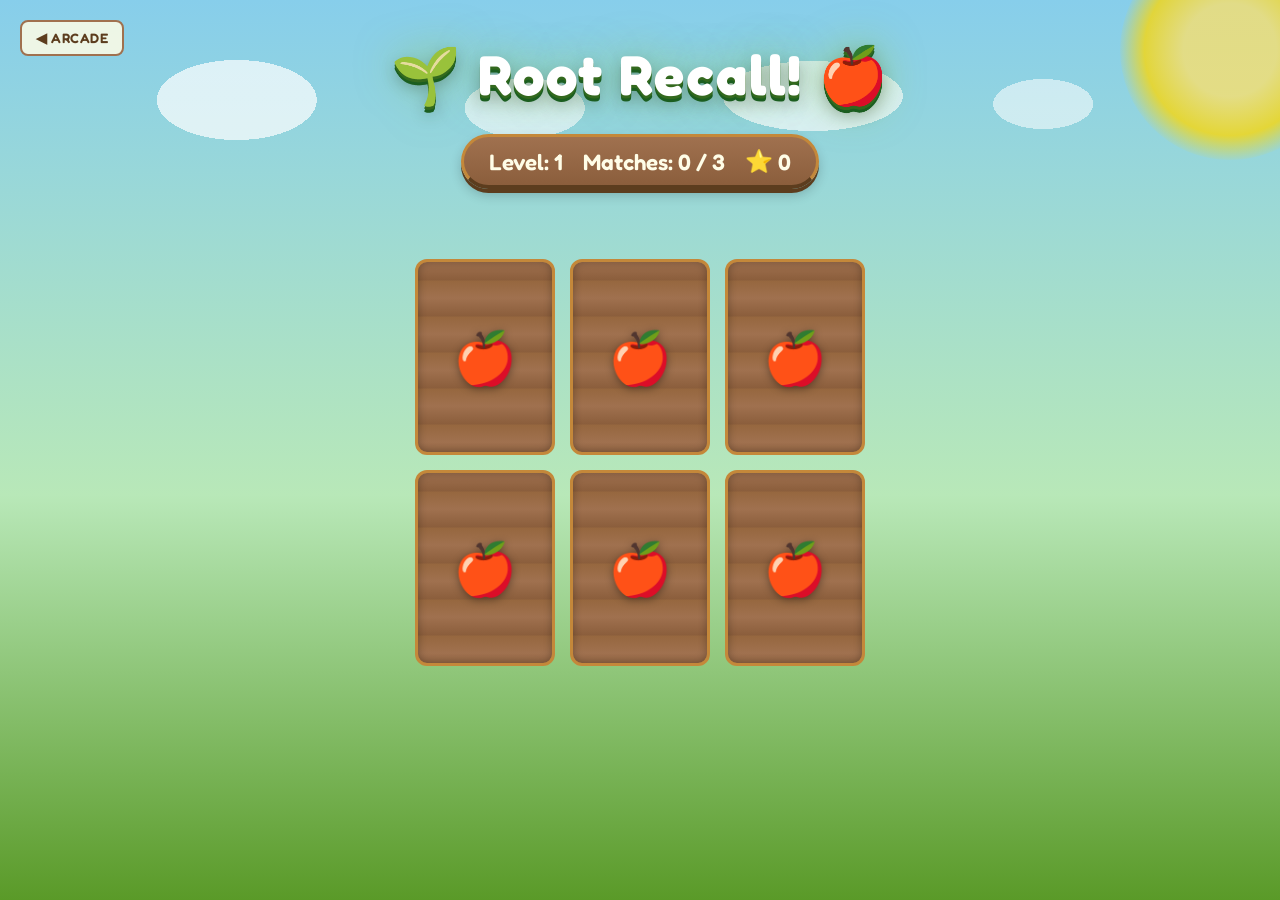
==== root-recall.html @ 3ec2e9d9 "Add arcade home screen, farmville game theme, pop quiz, and UX improvements - Add arcade.html (now i" ====
<!doctype html>
<html lang="en">
  <head>
    <meta charset="UTF-8" />
    <meta name="viewport" content="width=device-width, initial-scale=1.0" />
    <title>Root Recall</title>

    <!-- Preconnect to cut Google Fonts DNS + TLS latency -->
    <link rel="preconnect" href="https://fonts.googleapis.com" />
    <link rel="preconnect" href="https://fonts.gstatic.com" crossorigin />

    <!-- FIX: Removed Inter — Fredoka is the active font; Inter was never used -->
    <link
      href="https://fonts.googleapis.com/css2?family=Fredoka:wght@400;600;700&display=swap"
      rel="stylesheet"
    />

    <link rel="stylesheet" href="styles.css" />
  </head>
  <body>
    <div id="umoja-game-container">
      <button class="arcade-back-btn" onclick="window.location.href='index.html'" title="Back to Arcade">&#9664; ARCADE</button>
      <h2 class="game-title">🌱 Root Recall! 🍎</h2>

      <div class="stats">
        <div class="stat-item">Level: <span id="level-display">1</span></div>
        <div class="stat-item">
          Matches: <span id="match-display">0</span>/<span id="total-matches">3</span>
        </div>
        <div class="stat-item">⭐ <span id="score-display">0</span></div>
      </div>

      <div class="streak-banner" id="streak-banner"></div>
      <div class="game-board" id="game-board"></div>

      <!-- Pop quiz shown between levels -->
      <div class="quiz-overlay" id="quiz-overlay">
        <div class="quiz-content">
          <div class="quiz-header">
            <div class="quiz-badge">⚡ QUICK QUIZ</div>
            <p class="quiz-question">What's the fun fact about this food?</p>
          </div>
          <img id="quiz-image" class="quiz-image" src="" alt="" />
          <div class="quiz-name" id="quiz-name"></div>
          <div class="quiz-choices" id="quiz-choices"></div>
          <div class="quiz-feedback" id="quiz-feedback"></div>
          <button class="game-btn quiz-next-btn" id="quiz-next-btn" style="display:none"></button>
        </div>
      </div>

      <div class="overlay" id="overlay">
        <div class="overlay-content">
          <h3 id="overlay-title">Great Job! 🎉</h3>
          <div class="stars" id="overlay-stars">⭐⭐⭐</div>
          <p id="overlay-message">You matched all the facts!</p>
          <div class="score-summary" id="score-summary"></div>
          <button class="game-btn" id="next-level-btn">Next Level!</button>
        </div>
      </div>
    </div>

    <!-- type="module" enables ES imports and defers execution automatically -->
    <script type="module" src="js/game.js"></script>
  </body>
</html>
---- styles.css ----
/* ─── Reset ──────────────────────────────────────────────────────────────────── */

html,
body {
  margin: 0;
  padding: 0;
  width: 100%;
  min-height: 100vh;
  background-color: #87ceeb;
}

/* ─── Design tokens ──────────────────────────────────────────────────────────── */

#umoja-game-container {
  --vq-bg-dark:         #5a9a28;          /* grass green */
  --vq-primary-dark:    #5c3d1e;          /* dark wood */
  --vq-teal:            #558b2f;          /* field green */
  --vq-teal-light:      #7cb342;          /* bright leaf */
  --vq-teal-shadow:     #33691e;          /* deep grass */
  --vq-teal-50:         rgba(85, 139, 47, 0.45);
  --vq-gold:            #f5c518;          /* sunny yellow */
  --vq-green:           #4caf50;
  --vq-red:             #e53935;
  --vq-white:           #fffde7;          /* warm cream */
  --vq-font:            "Fredoka", sans-serif;
  --vq-btn-gradient:    linear-gradient(180deg, #8bc34a 0%, #689f38 45%, #558b2f 100%);
  --vq-btn-shadow:      0 6px 0 0 #33691e, 0 8px 20px rgba(0,0,0,0.25), inset 0 2px 0 rgba(255,255,255,0.3);
  --vq-btn-text-shadow: 0 2px 3px rgba(0,0,0,0.25);
  --vq-panel-bg:        rgba(92, 61, 30, 0.88);
  --vq-radius-pill:     50px;
  --vq-radius-card:     12px;

  font-family: var(--vq-font);
  background: linear-gradient(180deg, #87ceeb 0%, #b8e8b8 55%, #5a9a28 100%);
  color: var(--vq-primary-dark);
  padding: 40px 20px;
  display: flex;
  flex-direction: column;
  align-items: center;
  box-sizing: border-box;
  overflow: hidden;
  position: relative;
  width: 100%;
  min-height: 100vh;
  margin: 0;
  border-radius: 0;
  z-index: 1;
}

/* ─── Farmville background details ───────────────────────────────────────────── */

/* Sun in the upper-right corner */
#umoja-game-container::before {
  content: "";
  position: absolute;
  top: -60px;
  right: -60px;
  width: 220px;
  height: 220px;
  background: radial-gradient(circle, #ffe066 30%, #ffd700 55%, transparent 72%);
  border-radius: 50%;
  pointer-events: none;
  z-index: 0;
  opacity: 0.75;
  animation: sunPulse 5s ease-in-out infinite alternate;
}

/* Fluffy clouds */
#umoja-game-container::after {
  content: "";
  position: absolute;
  top: 60px;
  left: 5%;
  width: 90%;
  height: 80px;
  background:
    radial-gradient(ellipse 80px 40px at 15% 50%, rgba(255,255,255,0.7) 100%, transparent 100%),
    radial-gradient(ellipse 60px 30px at 40% 60%, rgba(255,255,255,0.6) 100%, transparent 100%),
    radial-gradient(ellipse 90px 35px at 65% 45%, rgba(255,255,255,0.65) 100%, transparent 100%),
    radial-gradient(ellipse 50px 25px at 85% 55%, rgba(255,255,255,0.55) 100%, transparent 100%);
  pointer-events: none;
  z-index: 0;
  animation: cloudDrift 18s linear infinite alternate;
}

@keyframes sunPulse {
  from { transform: scale(1);    opacity: 0.7; }
  to   { transform: scale(1.06); opacity: 0.85; }
}

@keyframes cloudDrift {
  from { transform: translateX(0); }
  to   { transform: translateX(30px); }
}

/* ─── Back to Arcade button ──────────────────────────────────────────────────── */

#umoja-game-container .arcade-back-btn {
  position: absolute;
  top: 20px;
  left: 20px;
  background: rgba(255, 253, 231, 0.85);
  border: 2px solid #a0714f;
  color: #5c3d1e;
  font-family: var(--vq-font);
  font-size: 0.85rem;
  font-weight: 600;
  padding: 8px 14px;
  border-radius: 8px;
  cursor: pointer;
  letter-spacing: 0.5px;
  transition: background 0.15s, border-color 0.15s;
  z-index: 10;
}

#umoja-game-container .arcade-back-btn:hover {
  background: #ffe082;
  border-color: #f5c518;
}

/* ─── Title ──────────────────────────────────────────────────────────────────── */

#umoja-game-container h2.game-title {
  font-size: clamp(2.2rem, 5vw, 3.5rem);
  color: #fff;
  text-shadow:
    0 3px 0 #33691e,
    0 6px 0 #1b5e20,
    0 8px 16px rgba(0,0,0,0.25),
    0 0 40px rgba(139, 195, 74, 0.6);
  letter-spacing: 2px;
  margin-top: 0;
  margin-bottom: 25px;
  text-align: center;
  animation: titleFloat 2.5s ease-in-out infinite alternate;
  z-index: 1;
}

@keyframes titleFloat {
  from { transform: translateY(0); }
  to   { transform: translateY(-4px); }
}

/* ─── Stats bar ──────────────────────────────────────────────────────────────── */

#umoja-game-container .stats {
  display: flex;
  gap: 20px;
  font-size: 1.4rem;
  font-weight: 600;
  margin-bottom: 20px;
  background: linear-gradient(180deg, #a0714f 0%, #8b5e3c 100%);
  border: 3px solid #c4883a;
  border-bottom: 4px solid #5c3d1e;
  color: var(--vq-white);
  padding: 10px 25px;
  border-radius: var(--vq-radius-pill);
  box-shadow: 0 4px 0 #5c3d1e, 0 6px 12px rgba(0,0,0,0.2);
  flex-wrap: wrap;
  justify-content: center;
  z-index: 1;
}

#umoja-game-container .stat-item {
  display: flex;
  align-items: center;
  gap: 5px;
}

/* ─── Streak banner ──────────────────────────────────────────────────────────── */

#umoja-game-container .streak-banner {
  font-size: 1.8rem;
  font-weight: 700;
  color: #f5c518;
  text-shadow: 0 2px 4px rgba(0,0,0,0.3);
  height: 40px;
  display: flex;
  align-items: center;
  justify-content: center;
  margin-bottom: 10px;
  transition: opacity 0.4s;
  z-index: 1;
}

/* ─── Game board ─────────────────────────────────────────────────────────────── */

#umoja-game-container .game-board {
  display: grid;
  gap: clamp(8px, 2vw, 15px);
  justify-content: center;
  width: 100%;
  max-width: 1000px;
  z-index: 1;
}

/* ─── Card shell ─────────────────────────────────────────────────────────────── */

#umoja-game-container .card {
  width: 100%;
  aspect-ratio: 5 / 7;
  min-width: 0;
  perspective: 1000px;
  cursor: pointer;
}

#umoja-game-container .card-inner {
  width: 100%;
  height: 100%;
  position: relative;
  transition: transform 0.5s cubic-bezier(0.4, 0.2, 0.2, 1.3);
  transform-style: preserve-3d;
  -webkit-transform-style: preserve-3d;
  border-radius: var(--vq-radius-card);
}

#umoja-game-container .card.flipped .card-inner {
  transform: rotateY(180deg);
}

#umoja-game-container .card.matched .card-inner {
  transform: rotateY(180deg);
  animation: matchPop 0.5s ease forwards;
  box-shadow: 0 0 0 4px #7cb342, 0 8px 20px rgba(124,179,66,0.45);
}

@keyframes matchPop {
  0%   { transform: rotateY(180deg) scale(1); }
  40%  { transform: rotateY(180deg) scale(1.12); }
  70%  { transform: rotateY(180deg) scale(0.96); }
  100% { transform: rotateY(180deg) scale(1); }
}

#umoja-game-container .card.shake .card-inner {
  animation: shake 0.5s ease;
}

@keyframes shake {
  0%   { transform: rotateY(180deg) translateX(0); }
  20%  { transform: rotateY(180deg) translateX(-8px) rotate(-2deg); }
  40%  { transform: rotateY(180deg) translateX(8px) rotate(2deg); }
  60%  { transform: rotateY(180deg) translateX(-6px) rotate(-1deg); }
  80%  { transform: rotateY(180deg) translateX(6px) rotate(1deg); }
  100% { transform: rotateY(180deg) translateX(0); }
}

/* ─── Card faces ─────────────────────────────────────────────────────────────── */

#umoja-game-container .card-face {
  width: 100%;
  height: 100%;
  position: absolute;
  backface-visibility: hidden;
  -webkit-backface-visibility: hidden;
  border-radius: var(--vq-radius-card);
  display: flex;
  align-items: center;
  justify-content: center;
  text-align: center;
  box-sizing: border-box;
}

/* Back face — wooden plank */
#umoja-game-container .card-back {
  background: repeating-linear-gradient(
    180deg,
    #a0714f 0px, #8b5e3c 18px,
    #96673f 19px, #a0714f 36px
  );
  border: 3px solid #c4883a;
  box-shadow: inset 0 0 8px rgba(0,0,0,0.3);
  overflow: hidden;
  flex-direction: column;
  gap: 6px;
  transition: filter 0.25s ease;
}

#umoja-game-container .card-back-icon {
  font-size: clamp(2.2rem, 6vw, 3.2rem);
  z-index: 2;
  filter: drop-shadow(0 2px 4px rgba(0,0,0,0.4));
}

#umoja-game-container .card:hover:not(.flipped):not(.matched) .card-back {
  filter: brightness(1.2);
}

/* iOS Safari fix */
#umoja-game-container .card.flipped .card-back,
#umoja-game-container .card.matched .card-back {
  opacity: 0;
  pointer-events: none;
}

/* Front face — cream with wooden frame */
#umoja-game-container .card-front {
  transform: rotateY(180deg);
  flex-direction: column;
  padding: 4px;
  overflow: hidden;
  background: linear-gradient(160deg, #8b5e3c 0%, #a0714f 50%, #8b5e3c 100%);
  border: 3px solid #c4883a;
  box-shadow: inset 0 0 10px rgba(0,0,0,0.2);
}

#umoja-game-container .card-img-area {
  flex: 1;
  width: 100%;
  display: flex;
  align-items: center;
  justify-content: center;
  padding: 10px;
  box-sizing: border-box;
  background: linear-gradient(160deg, #fffde7 0%, #fff9c4 100%);
  border-radius: 6px 6px 0 0;
}

#umoja-game-container .card-image {
  max-width: 100%;
  max-height: 100%;
  object-fit: contain;
  filter: drop-shadow(0 3px 5px rgba(0,0,0,0.2));
}

/* ─── Card banners ───────────────────────────────────────────────────────────── */

#umoja-game-container .card-banner {
  width: 100%;
  font-weight: 700;
  text-align: center;
  padding: 8px 6px;
  box-sizing: border-box;
  flex-shrink: 0;
  white-space: normal;
  line-height: 1.2;
  display: flex;
  align-items: center;
  justify-content: center;
  border-radius: 0 0 6px 6px;
}

/* Name card banner — golden hay */
#umoja-game-container .card-banner.name {
  background: linear-gradient(90deg, #ffd740, #f5c518);
  color: #5c3d1e;
  font-size: clamp(0.7rem, 2.2vw, 1rem);
  min-height: 2.4em;
}

/* Fact card banner — leafy green */
#umoja-game-container .card-banner.fact {
  background: linear-gradient(90deg, #558b2f, #7cb342);
  color: #fffde7;
  font-size: clamp(0.55rem, 1.8vw, 0.75rem);
  flex: 0 0 auto;
  max-height: 45%;
  overflow: hidden;
}

/* ─── Confetti particles ─────────────────────────────────────────────────────── */

#umoja-game-container .confetti-piece {
  position: absolute;
  pointer-events: none;
  z-index: 50;
}

/* ─── Pop quiz overlay ───────────────────────────────────────────────────────── */

#umoja-game-container .quiz-overlay {
  position: fixed;
  inset: 0;
  background: rgba(27, 94, 32, 0.88);
  backdrop-filter: blur(8px);
  -webkit-backdrop-filter: blur(8px);
  display: flex;
  align-items: center;
  justify-content: center;
  opacity: 0;
  pointer-events: none;
  transition: opacity 0.4s ease;
  z-index: 110;
}

#umoja-game-container .quiz-overlay.active {
  opacity: 1;
  pointer-events: auto;
}

#umoja-game-container .quiz-content {
  background: linear-gradient(160deg, #a0714f 0%, #8b5e3c 100%);
  border: 3px solid #c4883a;
  border-bottom: 5px solid #5c3d1e;
  border-radius: 20px;
  padding: 32px;
  max-width: 520px;
  width: 90%;
  box-shadow: 0 12px 40px rgba(0,0,0,0.45);
  display: flex;
  flex-direction: column;
  align-items: center;
  gap: 16px;
}

#umoja-game-container .quiz-header {
  text-align: center;
}

#umoja-game-container .quiz-badge {
  display: inline-block;
  background: linear-gradient(90deg, #ffd740, #f5c518);
  color: #5c3d1e;
  font-size: 0.75rem;
  font-weight: 700;
  padding: 4px 14px;
  border-radius: 50px;
  margin-bottom: 10px;
  letter-spacing: 1px;
  box-shadow: 0 3px 0 #b8860b;
}

#umoja-game-container .quiz-question {
  font-size: 1rem;
  font-weight: 600;
  color: var(--vq-white);
  margin: 0;
}

#umoja-game-container .quiz-image {
  width: 120px;
  height: 120px;
  object-fit: contain;
  filter: drop-shadow(0 4px 8px rgba(0,0,0,0.35));
}

#umoja-game-container .quiz-name {
  font-size: 1.1rem;
  font-weight: 700;
  color: #ffd740;
  letter-spacing: 1px;
}

#umoja-game-container .quiz-choices {
  display: flex;
  flex-direction: column;
  gap: 10px;
  width: 100%;
}

#umoja-game-container .quiz-choice-btn {
  width: 100%;
  background: rgba(255, 253, 231, 0.12);
  border: 2px solid #c4883a;
  color: var(--vq-white);
  font-family: var(--vq-font);
  font-size: 0.85rem;
  font-weight: 600;
  padding: 12px 16px;
  border-radius: 10px;
  cursor: pointer;
  text-align: left;
  line-height: 1.4;
  transition: background 0.15s, border-color 0.15s;
}

#umoja-game-container .quiz-choice-btn:hover:not(:disabled) {
  background: rgba(255, 215, 64, 0.2);
  border-color: #f5c518;
}

#umoja-game-container .quiz-choice-btn:disabled {
  cursor: default;
}

#umoja-game-container .quiz-choice-btn.correct {
  background: rgba(76, 175, 80, 0.3);
  border-color: #7cb342;
  color: #dcedc8;
}

#umoja-game-container .quiz-choice-btn.wrong {
  background: rgba(229, 57, 53, 0.2);
  border-color: var(--vq-red);
  color: #ffcdd2;
}

#umoja-game-container .quiz-feedback {
  font-size: 0.9rem;
  font-weight: 700;
  min-height: 1.4em;
  text-align: center;
}

#umoja-game-container .quiz-feedback.correct { color: #dcedc8; }
#umoja-game-container .quiz-feedback.wrong    { color: #ffcdd2; }

/* ─── Overlay ────────────────────────────────────────────────────────────────── */

#umoja-game-container .overlay {
  position: fixed;
  inset: 0;
  background: rgba(27, 94, 32, 0.85);
  backdrop-filter: blur(8px);
  -webkit-backdrop-filter: blur(8px);
  display: flex;
  align-items: center;
  justify-content: center;
  flex-direction: column;
  opacity: 0;
  pointer-events: none;
  transition: opacity 0.5s ease;
  z-index: 100;
}

#umoja-game-container .overlay.active {
  opacity: 1;
  pointer-events: auto;
}

#umoja-game-container .overlay-content {
  background: linear-gradient(160deg, #a0714f 0%, #8b5e3c 100%);
  border: 3px solid #c4883a;
  border-bottom: 5px solid #5c3d1e;
  padding: 40px;
  border-radius: 20px;
  text-align: center;
  max-width: 90%;
  width: 420px;
  box-shadow: 0 12px 30px rgba(0,0,0,0.4);
}

#umoja-game-container .overlay h3 {
  font-size: 2.8rem;
  color: #ffd740;
  margin-top: 0;
  margin-bottom: 10px;
  text-shadow: 0 3px 0 #b8860b, 0 5px 10px rgba(0,0,0,0.3);
}

#umoja-game-container .overlay p {
  font-size: 1.2rem;
  color: var(--vq-white);
  margin-bottom: 15px;
}

#umoja-game-container .stars {
  font-size: 2.5rem;
  margin-bottom: 10px;
  letter-spacing: 4px;
  filter: drop-shadow(0 2px 4px rgba(0,0,0,0.4));
}

#umoja-game-container .score-summary {
  background: rgba(0,0,0,0.2);
  border: 1px solid rgba(196,136,58,0.5);
  border-radius: 10px;
  padding: 15px 20px;
  margin-bottom: 25px;
  font-size: 1.1rem;
  line-height: 1.8;
  text-align: left;
  color: var(--vq-white);
}

#umoja-game-container .score-summary strong {
  color: #ffd740;
}

/* ─── Button ─────────────────────────────────────────────────────────────────── */

#umoja-game-container button.game-btn {
  background: var(--vq-btn-gradient);
  color: #fff;
  border: none;
  padding: 18px 40px;
  font-size: 1.5rem;
  font-family: var(--vq-font);
  font-weight: 700;
  border-radius: var(--vq-radius-pill);
  cursor: pointer;
  transition: transform 0.08s ease, box-shadow 0.08s ease;
  box-shadow: var(--vq-btn-shadow);
  text-shadow: var(--vq-btn-text-shadow);
  width: 100%;
}

#umoja-game-container button.game-btn:hover {
  filter: brightness(1.1);
}

#umoja-game-container button.game-btn:active {
  transform: translateY(4px);
  box-shadow: 0 2px 0 0 rgba(0,0,0,0.3), inset 0 1px 2px rgba(0,0,0,0.15);
}

/* ─── Responsive overrides ───────────────────────────────────────────────────── */

@media (max-width: 900px) {
  #umoja-game-container {
    padding: 24px 14px;
  }
}

@media (max-width: 600px) {
  #umoja-game-container {
    padding: 16px 10px;
    border-radius: 0;
  }

  #umoja-game-container h2.game-title {
    font-size: 1.8rem;
    margin-bottom: 15px;
  }

  #umoja-game-container .stats {
    font-size: 1rem;
    gap: 10px;
    padding: 10px 16px;
    margin-bottom: 15px;
  }

  #umoja-game-container .streak-banner {
    font-size: 1.4rem;
    height: 30px;
    margin-bottom: 10px;
  }

  #umoja-game-container .overlay-content {
    padding: 24px 18px;
  }

  #umoja-game-container .overlay h3 {
    font-size: 2rem;
  }

  #umoja-game-container button.game-btn {
    padding: 15px 25px;
    font-size: 1.3rem;
  }
}
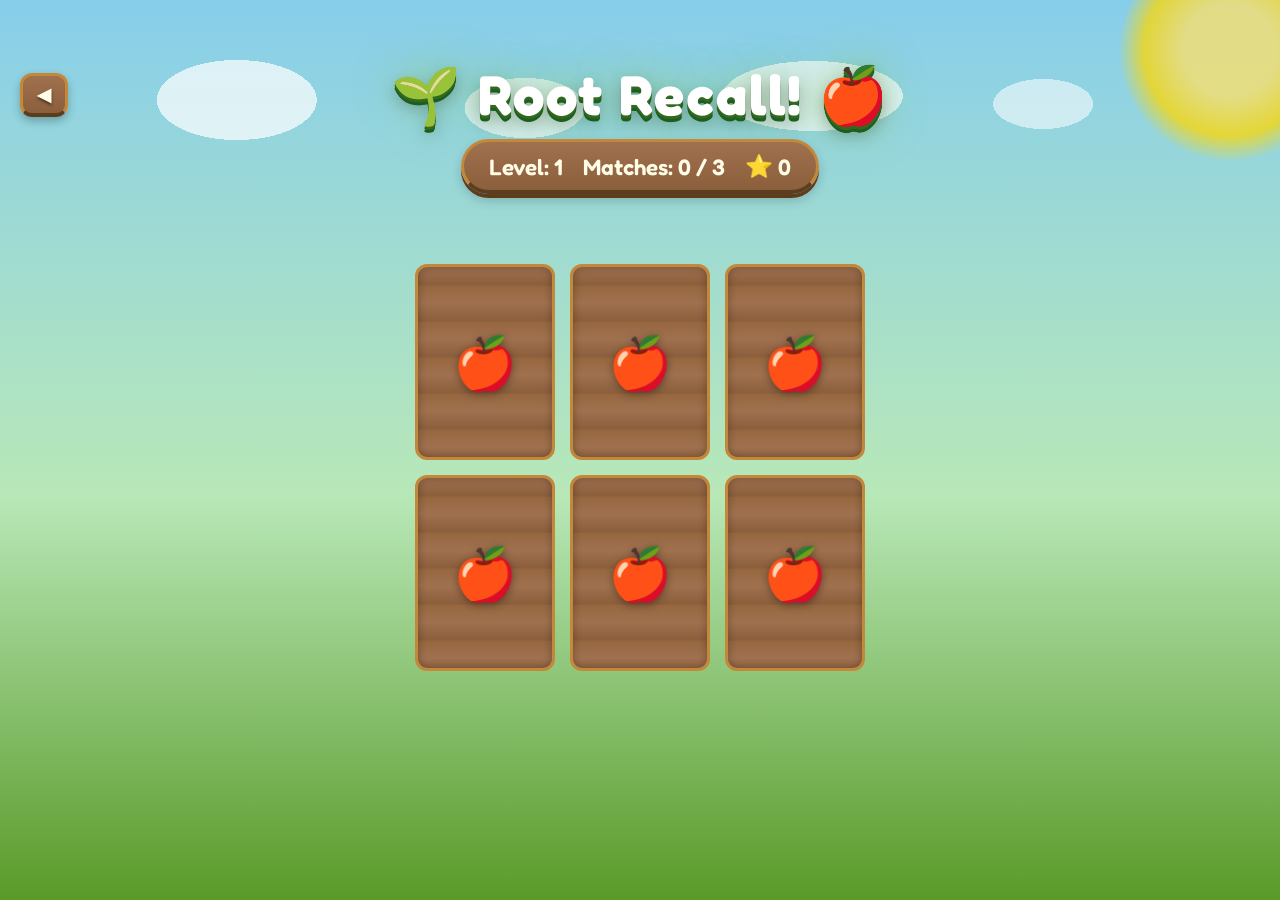
==== commit fb6f5877: "Restyle back button: arrow only, integrated into title row" ====
--- a/root-recall.html
+++ b/root-recall.html
@@ -19,8 +19,10 @@
   </head>
   <body>
     <div id="umoja-game-container">
-      <button class="arcade-back-btn" onclick="window.location.href='index.html'" title="Back to Arcade">&#9664; ARCADE</button>
-      <h2 class="game-title">🌱 Root Recall! 🍎</h2>
+      <div class="title-row">
+        <button class="arcade-back-btn" onclick="window.location.href='index.html'" title="Back to Arcade">&#9664;</button>
+        <h2 class="game-title">🌱 Root Recall! 🍎</h2>
+      </div>
 
       <div class="stats">
         <div class="stat-item">Level: <span id="level-display">1</span></div>
--- a/styles.css
+++ b/styles.css
@@ -7,6 +7,7 @@
   width: 100%;
   min-height: 100vh;
   background-color: #87ceeb;
+  overscroll-behavior: none;
 }
 
 /* ─── Design tokens ──────────────────────────────────────────────────────────── */
@@ -95,27 +96,47 @@
 
 /* ─── Back to Arcade button ──────────────────────────────────────────────────── */
 
+/* ─── Title row (back button + title on same line) ───────────────────────────── */
+
+#umoja-game-container .title-row {
+  display: flex;
+  align-items: center;
+  justify-content: center;
+  position: relative;
+  width: 100%;
+  margin-top: 20px;
+  margin-bottom: 10px;
+  z-index: 1;
+}
+
 #umoja-game-container .arcade-back-btn {
   position: absolute;
-  top: 20px;
-  left: 20px;
-  background: rgba(255, 253, 231, 0.85);
-  border: 2px solid #a0714f;
-  color: #5c3d1e;
+  left: 0;
+  background: linear-gradient(180deg, #a0714f 0%, #8b5e3c 100%);
+  border: 3px solid #c4883a;
+  border-bottom: 4px solid #5c3d1e;
+  border-radius: 12px;
+  color: var(--vq-white);
   font-family: var(--vq-font);
-  font-size: 0.85rem;
-  font-weight: 600;
+  font-size: 1.1rem;
+  font-weight: 700;
   padding: 8px 14px;
-  border-radius: 8px;
   cursor: pointer;
-  letter-spacing: 0.5px;
-  transition: background 0.15s, border-color 0.15s;
+  box-shadow: 0 4px 8px rgba(0,0,0,0.25);
+  text-shadow: 0 2px 3px rgba(0,0,0,0.5);
+  transition: transform 0.1s, box-shadow 0.1s, filter 0.2s;
   z-index: 10;
 }
 
 #umoja-game-container .arcade-back-btn:hover {
-  background: #ffe082;
-  border-color: #f5c518;
+  filter: brightness(1.15);
+}
+
+#umoja-game-container .arcade-back-btn:active {
+  transform: translateY(4px);
+  box-shadow: 0 0 4px rgba(0,0,0,0.2);
+  border-bottom: 0px solid #5c3d1e;
+  margin-bottom: 4px;
 }
 
 /* ─── Title ──────────────────────────────────────────────────────────────────── */
@@ -129,8 +150,7 @@
     0 8px 16px rgba(0,0,0,0.25),
     0 0 40px rgba(139, 195, 74, 0.6);
   letter-spacing: 2px;
-  margin-top: 0;
-  margin-bottom: 25px;
+  margin: 0;
   text-align: center;
   animation: titleFloat 2.5s ease-in-out infinite alternate;
   z-index: 1;
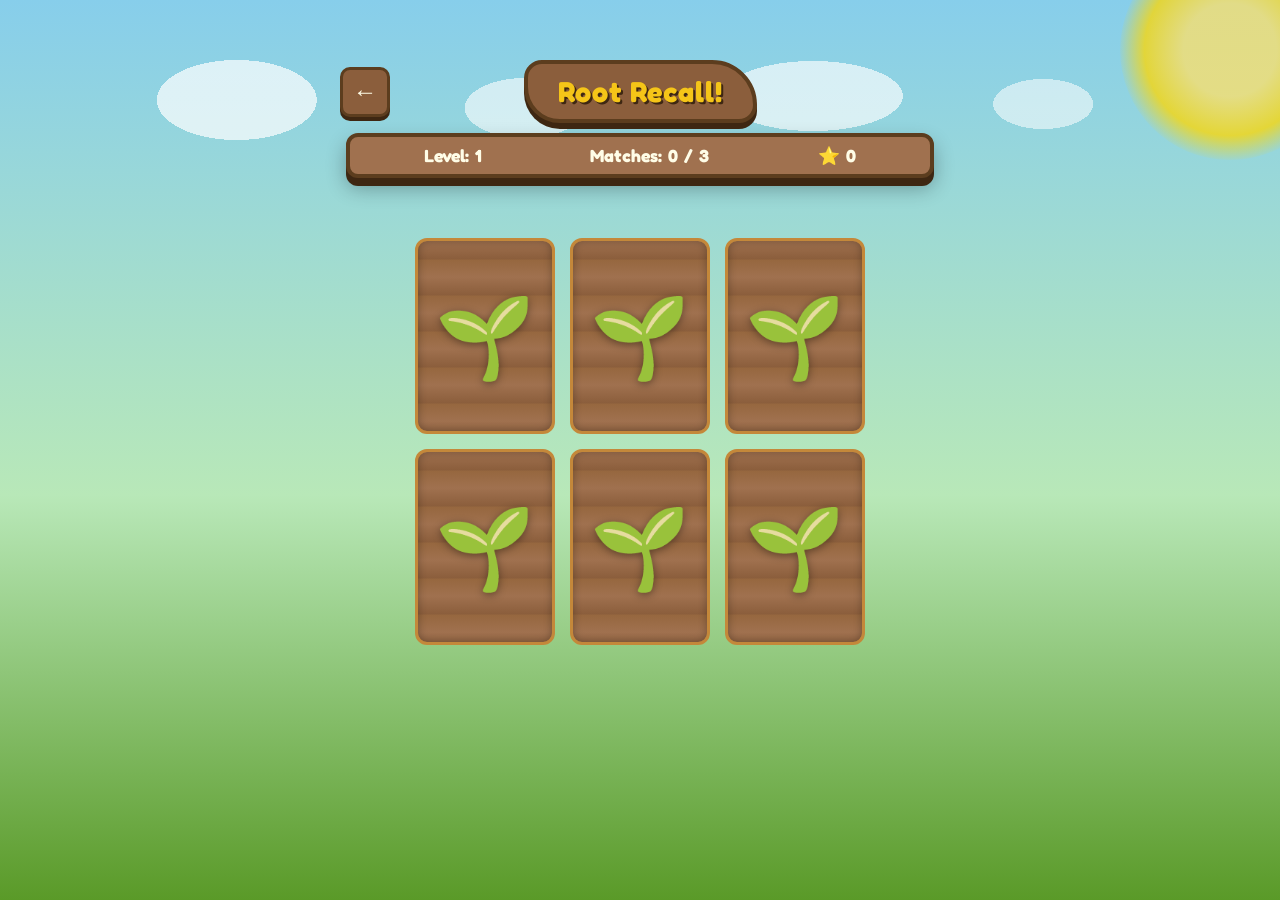
==== commit 6bf773b6: "Redesign header with wooden plank UI; swap card back icon to seedling" ====
--- a/root-recall.html
+++ b/root-recall.html
@@ -19,17 +19,26 @@
   </head>
   <body>
     <div id="umoja-game-container">
-      <div class="title-row">
-        <button class="arcade-back-btn" onclick="window.location.href='index.html'" title="Back to Arcade">&#9664;</button>
-        <h2 class="game-title">🌱 Root Recall! 🍎</h2>
-      </div>
-
-      <div class="stats">
-        <div class="stat-item">Level: <span id="level-display">1</span></div>
-        <div class="stat-item">
-          Matches: <span id="match-display">0</span>/<span id="total-matches">3</span>
+      <div class="header-section">
+        <div class="title-row">
+          <button class="arcade-back-btn" onclick="window.location.href='index.html'" title="Back to Arcade">&#8592;</button>
+          <div class="title-container">
+            <h2 class="game-title">Root Recall!</h2>
+          </div>
         </div>
-        <div class="stat-item">⭐ <span id="score-display">0</span></div>
+        <div class="stats-plank">
+          <div class="plank-item">
+            <span>Level:</span>
+            <span id="level-display">1</span>
+          </div>
+          <div class="plank-item">
+            Matches: <span id="match-display">0</span> / <span id="total-matches">3</span>
+          </div>
+          <div class="plank-item">
+            <span>⭐</span>
+            <span id="score-display">0</span>
+          </div>
+        </div>
       </div>
 
       <div class="streak-banner" id="streak-banner"></div>
--- a/styles.css
+++ b/styles.css
@@ -94,36 +94,72 @@
   to   { transform: translateX(30px); }
 }
 
-/* ─── Back to Arcade button ──────────────────────────────────────────────────── */
-
-/* ─── Title row (back button + title on same line) ───────────────────────────── */
-
-#umoja-game-container .title-row {
-  display: flex;
-  align-items: center;
-  justify-content: center;
-  position: relative;
-  width: 100%;
+/* ─── Header section ─────────────────────────────────────────────────────────── */
+
+#umoja-game-container .header-section {
+  width: 100%;
+  max-width: 600px;
+  display: flex;
+  flex-direction: column;
+  align-items: center;
+  gap: 10px;
+  z-index: 10;
   margin-top: 20px;
   margin-bottom: 10px;
-  z-index: 1;
+}
+
+#umoja-game-container .title-row {
+  display: flex;
+  align-items: center;
+  justify-content: center;
+  position: relative;
+  width: 100%;
+}
+
+#umoja-game-container .title-container {
+  display: flex;
+  align-items: center;
+  background: #8b5e3c;
+  padding: 10px 30px;
+  border-radius: 20px 50px 20px 40px;
+  border: 4px solid #5c3d1e;
+  box-shadow: 0 6px 0 #3e2712;
+  position: relative;
+}
+
+#umoja-game-container h2.game-title {
+  margin: 0;
+  font-size: clamp(1.4rem, 5vw, 1.8rem);
+  color: #f5c518;
+  text-shadow: 2px 2px 0 #3e2712;
+  letter-spacing: 1px;
+}
+
+#umoja-game-container .title-veggies {
+  position: absolute;
+  right: -16px;
+  top: -20px;
+  font-size: 2rem;
+  pointer-events: none;
+  filter: drop-shadow(2px 4px 0 rgba(0,0,0,0.2));
 }
 
 #umoja-game-container .arcade-back-btn {
   position: absolute;
   left: 0;
-  background: linear-gradient(180deg, #a0714f 0%, #8b5e3c 100%);
-  border: 3px solid #c4883a;
-  border-bottom: 4px solid #5c3d1e;
-  border-radius: 12px;
+  background: #8b5e3c;
+  border: 3px solid #5c3d1e;
+  border-radius: 10px;
+  width: 50px;
+  height: 50px;
+  display: flex;
+  align-items: center;
+  justify-content: center;
+  font-size: 1.5rem;
   color: var(--vq-white);
   font-family: var(--vq-font);
-  font-size: 1.1rem;
-  font-weight: 700;
-  padding: 8px 14px;
   cursor: pointer;
-  box-shadow: 0 4px 8px rgba(0,0,0,0.25);
-  text-shadow: 0 2px 3px rgba(0,0,0,0.5);
+  box-shadow: 0 4px 0 #3e2712;
   transition: transform 0.1s, box-shadow 0.1s, filter 0.2s;
   z-index: 10;
 }
@@ -134,57 +170,49 @@
 
 #umoja-game-container .arcade-back-btn:active {
   transform: translateY(4px);
-  box-shadow: 0 0 4px rgba(0,0,0,0.2);
-  border-bottom: 0px solid #5c3d1e;
-  margin-bottom: 4px;
-}
-
-/* ─── Title ──────────────────────────────────────────────────────────────────── */
-
-#umoja-game-container h2.game-title {
-  font-size: clamp(2.2rem, 5vw, 3.5rem);
-  color: #fff;
-  text-shadow:
-    0 3px 0 #33691e,
-    0 6px 0 #1b5e20,
-    0 8px 16px rgba(0,0,0,0.25),
-    0 0 40px rgba(139, 195, 74, 0.6);
-  letter-spacing: 2px;
-  margin: 0;
-  text-align: center;
-  animation: titleFloat 2.5s ease-in-out infinite alternate;
-  z-index: 1;
-}
-
-@keyframes titleFloat {
-  from { transform: translateY(0); }
-  to   { transform: translateY(-4px); }
-}
-
-/* ─── Stats bar ──────────────────────────────────────────────────────────────── */
-
-#umoja-game-container .stats {
-  display: flex;
-  gap: 20px;
-  font-size: 1.4rem;
-  font-weight: 600;
-  margin-bottom: 20px;
-  background: linear-gradient(180deg, #a0714f 0%, #8b5e3c 100%);
-  border: 3px solid #c4883a;
-  border-bottom: 4px solid #5c3d1e;
-  color: var(--vq-white);
-  padding: 10px 25px;
-  border-radius: var(--vq-radius-pill);
-  box-shadow: 0 4px 0 #5c3d1e, 0 6px 12px rgba(0,0,0,0.2);
-  flex-wrap: wrap;
-  justify-content: center;
-  z-index: 1;
-}
-
-#umoja-game-container .stat-item {
-  display: flex;
-  align-items: center;
-  gap: 5px;
+  box-shadow: none;
+}
+
+/* ─── Stats plank ────────────────────────────────────────────────────────────── */
+
+#umoja-game-container .stats-plank {
+  display: flex;
+  align-items: center;
+  justify-content: space-around;
+  background: #a0714f;
+  border: 4px solid #5c3d1e;
+  border-radius: 12px;
+  padding: 8px 20px;
+  width: 90%;
+  box-shadow: 0 8px 0 #3e2712, 0 10px 20px rgba(0,0,0,0.3);
+  color: #fffde7;
+  font-weight: bold;
+  font-size: 1.1rem;
+}
+
+#umoja-game-container .plank-item {
+  display: flex;
+  align-items: center;
+  gap: 6px;
+}
+
+#umoja-game-container .matches-basket {
+  flex-direction: column;
+  gap: 0;
+}
+
+#umoja-game-container .basket-icon {
+  font-size: 2rem;
+  margin-top: -28px;
+  line-height: 1;
+  filter: drop-shadow(0 4px 2px rgba(0,0,0,0.3));
+}
+
+#umoja-game-container .matches-text {
+  font-size: 0.9rem;
+  background: rgba(0,0,0,0.2);
+  padding: 2px 10px;
+  border-radius: 10px;
 }
 
 /* ─── Streak banner ──────────────────────────────────────────────────────────── */
@@ -296,7 +324,7 @@
 }
 
 #umoja-game-container .card-back-icon {
-  font-size: clamp(2.2rem, 6vw, 3.2rem);
+  font-size: clamp(3.5rem, 9vw, 5rem);
   z-index: 2;
   filter: drop-shadow(0 2px 4px rgba(0,0,0,0.4));
 }
@@ -363,7 +391,7 @@
 #umoja-game-container .card-banner.name {
   background: linear-gradient(90deg, #ffd740, #f5c518);
   color: #5c3d1e;
-  font-size: clamp(0.7rem, 2.2vw, 1rem);
+  font-size: clamp(0.75rem, 2.2vw, 1rem);
   min-height: 2.4em;
 }
 
@@ -371,7 +399,7 @@
 #umoja-game-container .card-banner.fact {
   background: linear-gradient(90deg, #558b2f, #7cb342);
   color: #fffde7;
-  font-size: clamp(0.55rem, 1.8vw, 0.75rem);
+  font-size: clamp(0.75rem, 1.8vw, 0.9rem);
   flex: 0 0 auto;
   max-height: 45%;
   overflow: hidden;
